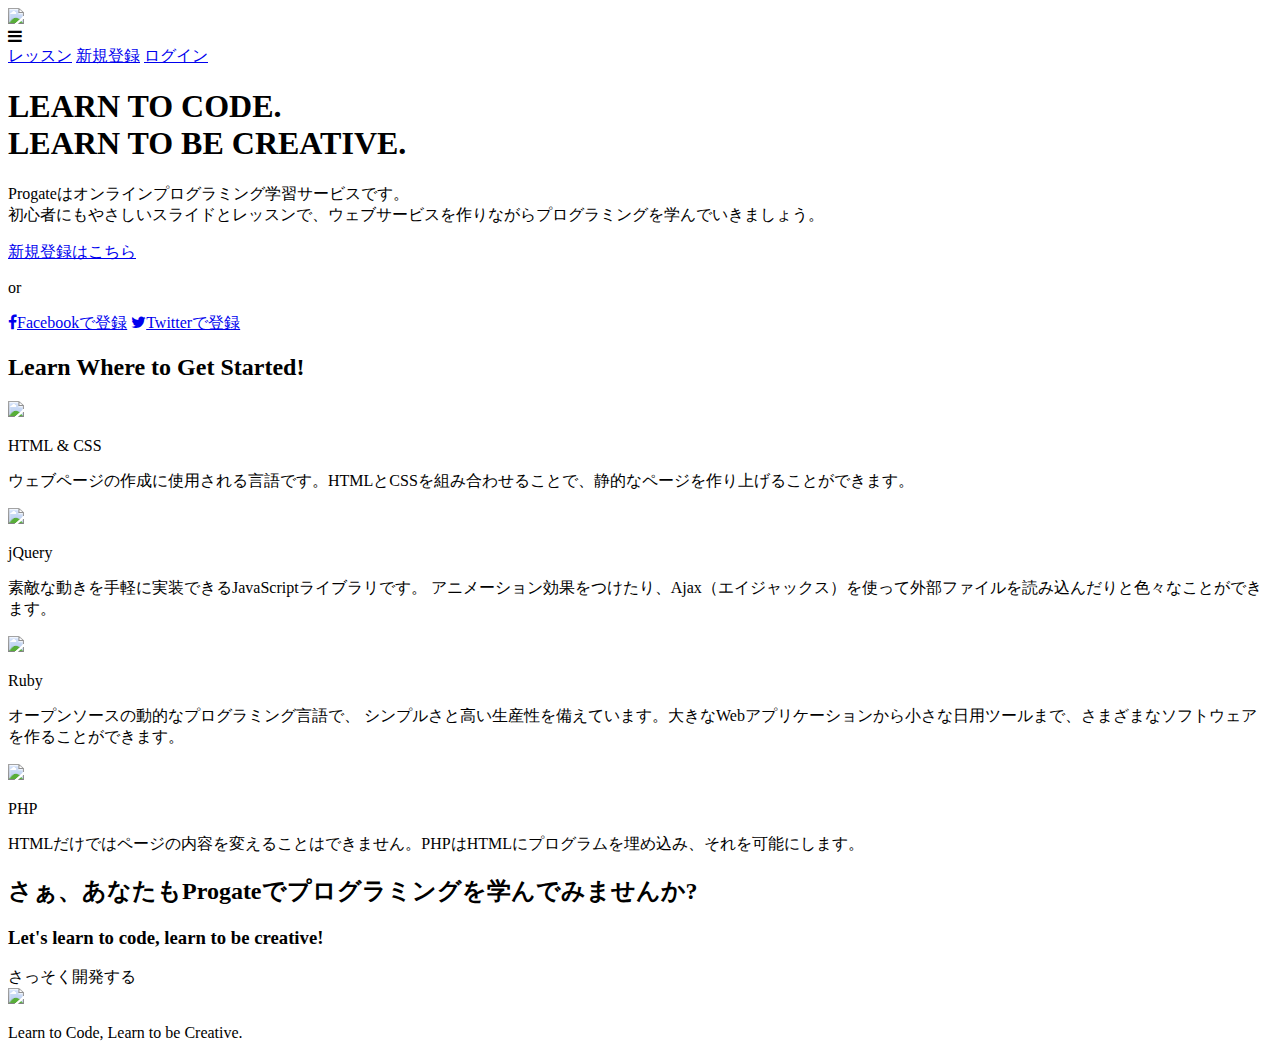
==== index.html @ 6af20039 "Create index.html" ====
<!DOCTYPE html>
<html>
<head>
  <meta charset="utf-8">
  <meta name="viewport" content="width=device-width, initial-scale=1.0">
  <title>Progate</title>
  <link href="https://maxcdn.bootstrapcdn.com/font-awesome/4.7.0/css/font-awesome.min.css" rel="stylesheet" integrity="sha384-wvfXpqpZZVQGK6TAh5PVlGOfQNHSoD2xbE+QkPxCAFlNEevoEH3Sl0sibVcOQVnN" crossorigin="anonymous">
  <link rel="stylesheet" type="text/css" href="stylesheet.css">
</head>
<body>
  <header>
    <div class="container">
      <div class="header-left">
        <img class="logo" src="https://prog-8.com/images/html/advanced/main_logo.png">
      </div>
      <span class="fa fa-bars menu-icon"></span>
      <div class="header-right">
        <a href="#">レッスン</a>
        <a href="#">新規登録</a>
        <a href="#" class="login">ログイン</a>
      </div>
    </div>
  </header>
  <div class="top-wrapper">
    <div class="container">
      <h1>LEARN TO CODE.<br>LEARN TO BE CREATIVE.</h1>
      <p>Progateはオンラインプログラミング学習サービスです。<br>初心者にもやさしいスライドとレッスンで、ウェブサービスを作りながらプログラミングを学んでいきましょう。</p>
      <div class="btn-wrapper">
        <a href="#" class="btn signup">新規登録はこちら</a>
        <p>or</p>
        <a href="#" class="btn facebook"><span class="fa fa-facebook"></span>Facebookで登録</a>
        <a href="#" class="btn twitter"><span class="fa fa-twitter"></span>Twitterで登録</a>
      </div>
    </div>
  </div>
  <div class="lesson-wrapper">
    <div class="container">
      <div class="heading">
        <h2>Learn Where to Get Started!</h2>
      </div>
      <div class="lessons">
        <div class="lesson">
          <div class="lesson-icon">
            <img src="https://prog-8.com/images/html/advanced/html.png">
            <p>HTML & CSS</p>
          </div>
          <p class="text-contents">ウェブページの作成に使用される言語です。HTMLとCSSを組み合わせることで、静的なページを作り上げることができます。</p>
        </div>
        <div class="lesson">
          <div class="lesson-icon">
            <img src="https://prog-8.com/images/html/advanced/jQuery.png">
            <p>jQuery</p>
          </div>
          <p class="text-contents">素敵な動きを手軽に実装できるJavaScriptライブラリです。 アニメーション効果をつけたり、Ajax（エイジャックス）を使って外部ファイルを読み込んだりと色々なことができます。</p>
        </div>
        <div class="lesson">
          <div class="lesson-icon">
            <img src="https://prog-8.com/images/html/advanced/ruby.png">
            <p>Ruby</p>
          </div>
          <p class="text-contents">オープンソースの動的なプログラミング言語で、 シンプルさと高い生産性を備えています。大きなWebアプリケーションから小さな日用ツールまで、さまざまなソフトウェアを作ることができます。</p>
        </div>
        <div class="lesson">
          <div class="lesson-icon">
            <img src="https://prog-8.com/images/html/advanced/php.png">
            <p>PHP</p>
          </div>
          <p class="text-contents">HTMLだけではページの内容を変えることはできません。PHPはHTMLにプログラムを埋め込み、それを可能にします。</p>
        </div>
      </div>
      <div class="clear"></div>
    </div>
  </div>
  <div class="message-wrapper">
    <div class="container">
      <div class="heading">
        <h2>さぁ、あなたもProgateでプログラミングを学んでみませんか?</h2>
        <h3>Let's learn to code, learn to be creative!</h3>
      </div>
      <span class="btn message">さっそく開発する</span>
    </div>
  </div>
  <footer>
    <div class="container">
      <img src="https://prog-8.com/images/html/advanced/footer_logo.png">
      <p>Learn to Code, Learn to be Creative.</p>
    </div>
  </footer>
</body>
</html>
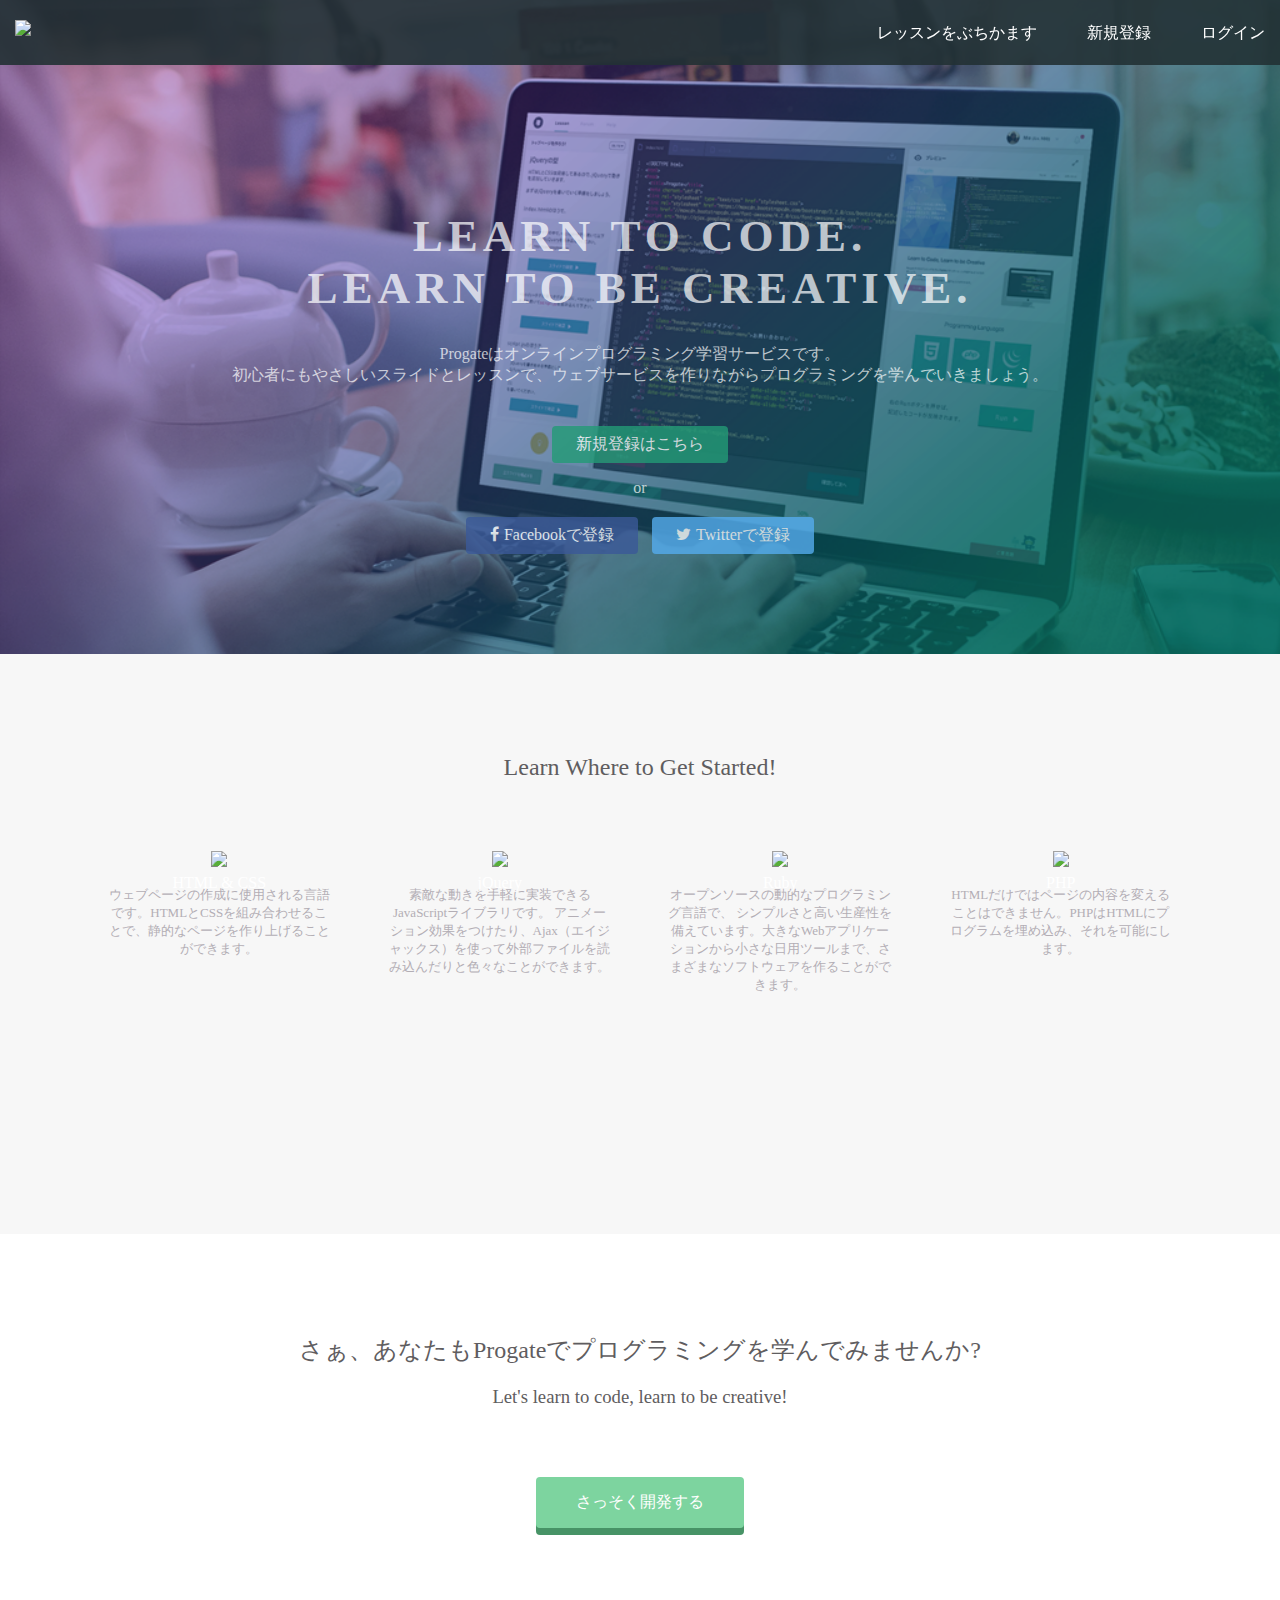
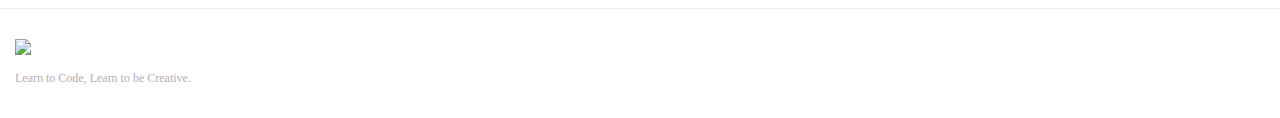
==== commit 3a940519: "Update index.html" ====
--- a/index.html
+++ b/index.html
@@ -15,7 +15,7 @@
       </div>
       <span class="fa fa-bars menu-icon"></span>
       <div class="header-right">
-        <a href="#">レッスン</a>
+        <a href="#">レッスンをぶちかます</a>
         <a href="#">新規登録</a>
         <a href="#" class="login">ログイン</a>
       </div>
--- a/stylesheet.css
+++ b/stylesheet.css
@@ -0,0 +1,271 @@
+* {
+  box-sizing: border-box;
+}
+
+body {
+  margin: 0;
+  font-family: "Hiragino Kaku Gothic ProN";
+}
+
+a {
+  text-decoration: none;
+}
+
+.container {
+  width: 100%;
+  padding: 0 15px;
+  margin: 0 auto;
+}
+
+.top-wrapper {
+  padding: 180px 0 100px 0;
+  background-image: url(top.png);
+  background-size: cover;
+  color: white;
+  text-align: center;
+}
+
+.top-wrapper h1 {
+  opacity: 0.7;
+  font-size: 45px;
+  letter-spacing: 5px;
+}
+
+.top-wrapper p {
+  opacity: 0.7;
+  font-size: 16px;
+  margin-bottom: 40px;
+}
+
+.btn-wrapper {
+  text-align: center;
+}
+
+.btn-wrapper p {
+  margin-bottom: 20px;
+}
+
+.signup {
+  background-color: #239b76;
+}
+
+.facebook {
+  background-color: #3b5998;
+  margin-right: 10px;
+}
+
+.twitter {
+  background-color: #55acee;
+}
+
+.btn {
+  padding: 8px 24px;
+  color: white;
+  display: inline-block;
+  opacity: 0.8;
+  border-radius: 4px;
+  text-align: center;
+}
+
+.btn:hover {
+  opacity: 1;
+}
+
+.fa {
+  margin-right: 5px;
+}
+
+header {
+  height: 65px;
+  width: 100%;
+  background-color: rgba(34,49,52,0.9);
+  position :fixed;
+  top: 0;
+  z-index: 10;
+}
+
+.logo {
+  width: 124px;
+  margin-top: 20px;
+}
+
+.header-left {
+  float: left;
+}
+
+.header-right {
+  float: right;
+  margin-right: -25px;
+}
+
+.header-right a {
+  line-height: 65px;
+  padding: 0 25px;
+  color: white;
+  display: block;
+  float: left;
+  transition: all 0.5s;
+}
+
+.header-right a:hover {
+  background-color: rgba(255,255,255,0.3);
+}
+
+.lesson-wrapper {
+  height: 580px;
+  padding-bottom: 80px;
+  padding-left: 5%;
+  padding-right: 5%;
+  background-color: #f7f7f7;
+  text-align: center;
+}
+
+.heading {
+  padding-top: 80px;
+  padding-bottom: 50px;
+  color: #5f5d60;
+}
+
+.heading h2 {
+  font-weight: normal;
+}
+
+.lesson {
+  float: left;
+  width: 25%;
+}
+
+.lesson-icon {
+  position: relative;
+}
+
+.lesson-icon p {
+  position: absolute;
+  top: 37%;
+  width: 100%;
+  color: white;
+}
+
+.text-contents {
+  width: 80%;
+  display: inline-block;
+  margin-top: 15px;
+  font-size: 13px;
+  color: #b3aeb5;
+}
+
+.heading h3 {
+  font-weight: normal;
+}
+
+.message-wrapper {
+  border-bottom: 1px solid #eee;
+  padding-bottom: 80px;
+  text-align: center;
+}
+
+.message {
+  padding: 15px 40px;
+  background-color: #5dca88;
+  cursor: pointer;
+  box-shadow: 0px 7px #1a7940;
+}
+
+.message:active {
+  position: relative;
+  top: 7px;
+  box-shadow: none;
+}
+
+footer img {
+  width: 125px;
+}
+
+footer p {
+  color: #b3aeb5;
+  font-size: 12px;
+}
+
+footer {
+  padding-top: 30px;
+  padding-bottom: 20px;
+}
+
+.menu-icon {
+  color: white;
+  float: right;
+  font-size: 25px;
+  padding: 21px 0;
+  display: none;
+}
+
+.clear {
+  clear: left;
+}
+
+@media all and (max-width: 1000px) {
+  .lesson {
+    width: 50%;
+    margin-bottom: 50px;
+  }
+
+  .lesson-wrapper {
+    height: 990px;
+  }
+
+  footer {
+    text-align: center;
+  }
+}
+
+@media all and (max-width: 750px) {
+  .top-wrapper h1 {
+    font-size: 32px;
+  }
+
+  .heading h2 {
+    font-size: 20px;
+  }
+}
+
+@media all and (max-width: 670px) {
+  .header-right {
+    display: none;
+  }
+
+  .menu-icon {
+    display: block;
+  }
+
+  .top-wrapper .btn {
+    width: 100%;
+  }
+
+  .twitter {
+    margin-top: 10px;
+  }
+
+  .top-wrapper {
+    text-align: left;
+  }
+
+  .top-wrapper h1 {
+    font-size: 24px;
+  }
+
+  .top-wrapper p {
+    font-size: 14px;
+  }
+
+  .lesson {
+    width: 100%;
+  }
+
+  .lesson-wrapper {
+    height: 1700px;
+  }
+
+  .message-wrapper .btn {
+    width: 100%;
+  }
+}
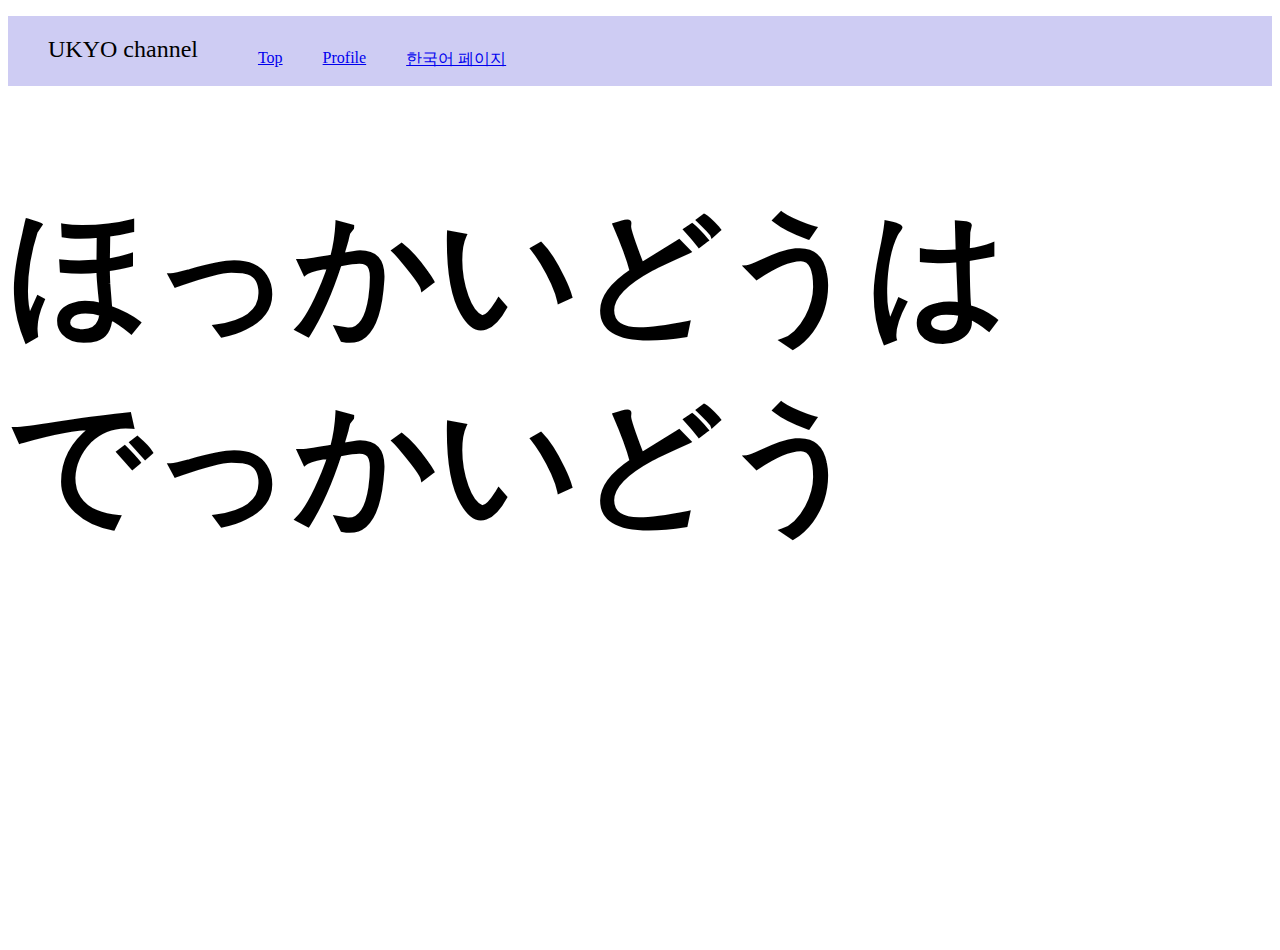
==== commit 148f8e34: "Add files via upload" ====
--- a/index.html
+++ b/index.html
@@ -1,90 +1,33 @@
-<!DOCTYPE html>
-<html>
-<head>
-  <meta charset="utf-8">
-  <meta name="viewport" content="width=device-width, initial-scale=1.0">
-  <title>Progate</title>
-  <link href="https://maxcdn.bootstrapcdn.com/font-awesome/4.7.0/css/font-awesome.min.css" rel="stylesheet" integrity="sha384-wvfXpqpZZVQGK6TAh5PVlGOfQNHSoD2xbE+QkPxCAFlNEevoEH3Sl0sibVcOQVnN" crossorigin="anonymous">
-  <link rel="stylesheet" type="text/css" href="stylesheet.css">
-</head>
-<body>
-  <header>
-    <div class="container">
-      <div class="header-left">
-        <img class="logo" src="https://prog-8.com/images/html/advanced/main_logo.png">
-      </div>
-      <span class="fa fa-bars menu-icon"></span>
-      <div class="header-right">
-        <a href="#">レッスンをぶちかます</a>
-        <a href="#">新規登録</a>
-        <a href="#" class="login">ログイン</a>
-      </div>
-    </div>
-  </header>
-  <div class="top-wrapper">
-    <div class="container">
-      <h1>LEARN TO CODE.<br>LEARN TO BE CREATIVE.</h1>
-      <p>Progateはオンラインプログラミング学習サービスです。<br>初心者にもやさしいスライドとレッスンで、ウェブサービスを作りながらプログラミングを学んでいきましょう。</p>
-      <div class="btn-wrapper">
-        <a href="#" class="btn signup">新規登録はこちら</a>
-        <p>or</p>
-        <a href="#" class="btn facebook"><span class="fa fa-facebook"></span>Facebookで登録</a>
-        <a href="#" class="btn twitter"><span class="fa fa-twitter"></span>Twitterで登録</a>
-      </div>
-    </div>
-  </div>
-  <div class="lesson-wrapper">
-    <div class="container">
-      <div class="heading">
-        <h2>Learn Where to Get Started!</h2>
-      </div>
-      <div class="lessons">
-        <div class="lesson">
-          <div class="lesson-icon">
-            <img src="https://prog-8.com/images/html/advanced/html.png">
-            <p>HTML & CSS</p>
-          </div>
-          <p class="text-contents">ウェブページの作成に使用される言語です。HTMLとCSSを組み合わせることで、静的なページを作り上げることができます。</p>
-        </div>
-        <div class="lesson">
-          <div class="lesson-icon">
-            <img src="https://prog-8.com/images/html/advanced/jQuery.png">
-            <p>jQuery</p>
-          </div>
-          <p class="text-contents">素敵な動きを手軽に実装できるJavaScriptライブラリです。 アニメーション効果をつけたり、Ajax（エイジャックス）を使って外部ファイルを読み込んだりと色々なことができます。</p>
-        </div>
-        <div class="lesson">
-          <div class="lesson-icon">
-            <img src="https://prog-8.com/images/html/advanced/ruby.png">
-            <p>Ruby</p>
-          </div>
-          <p class="text-contents">オープンソースの動的なプログラミング言語で、 シンプルさと高い生産性を備えています。大きなWebアプリケーションから小さな日用ツールまで、さまざまなソフトウェアを作ることができます。</p>
-        </div>
-        <div class="lesson">
-          <div class="lesson-icon">
-            <img src="https://prog-8.com/images/html/advanced/php.png">
-            <p>PHP</p>
-          </div>
-          <p class="text-contents">HTMLだけではページの内容を変えることはできません。PHPはHTMLにプログラムを埋め込み、それを可能にします。</p>
-        </div>
-      </div>
-      <div class="clear"></div>
-    </div>
-  </div>
-  <div class="message-wrapper">
-    <div class="container">
-      <div class="heading">
-        <h2>さぁ、あなたもProgateでプログラミングを学んでみませんか?</h2>
-        <h3>Let's learn to code, learn to be creative!</h3>
-      </div>
-      <span class="btn message">さっそく開発する</span>
-    </div>
-  </div>
-  <footer>
-    <div class="container">
-      <img src="https://prog-8.com/images/html/advanced/footer_logo.png">
-      <p>Learn to Code, Learn to be Creative.</p>
-    </div>
-  </footer>
-</body>
-</html>
+<!DOCTYPE html>
+<html>
+  <head>
+    <meta charset="utf-8">
+    <title>About Ukyo</title>
+    <link rel="stylesheet" href="stylesheet.css">
+  </head>
+  <body>
+    <div class="header">
+      <div class="channel-name">
+        <a>UKYO channel</a>
+      </div>
+      <div class="header-pagelist">
+        <ul>
+          <li><a href="index.html">Top</a></li>
+          <li><a href="profile.html">Profile</a></li>
+          <li><a href="korean-ver.html">한국어 페이지</a></li>
+        </ul>
+      </div>
+    </div>
+
+    <div class="main">
+      <h1>ほっかいどうは<br>でっかいどう</h1>
+      <img src="https://i.pinimg.com/736x/dd/1c/9b/dd1c9b3648e3874483a69e60de74d335.jpg" alt="">
+      
+    </div>
+
+    <div class="footer">
+      
+      
+    </div>
+  </body>
+</html>--- a/stylesheet.css
+++ b/stylesheet.css
@@ -1,271 +1,39 @@
-* {
-  box-sizing: border-box;
-}
-
-body {
-  margin: 0;
-  font-family: "Hiragino Kaku Gothic ProN";
-}
-
-a {
-  text-decoration: none;
-}
-
-.container {
-  width: 100%;
-  padding: 0 15px;
-  margin: 0 auto;
-}
-
-.top-wrapper {
-  padding: 180px 0 100px 0;
-  background-image: url(top.png);
-  background-size: cover;
-  color: white;
-  text-align: center;
-}
-
-.top-wrapper h1 {
-  opacity: 0.7;
-  font-size: 45px;
-  letter-spacing: 5px;
-}
-
-.top-wrapper p {
-  opacity: 0.7;
-  font-size: 16px;
-  margin-bottom: 40px;
-}
-
-.btn-wrapper {
-  text-align: center;
-}
-
-.btn-wrapper p {
-  margin-bottom: 20px;
-}
-
-.signup {
-  background-color: #239b76;
-}
-
-.facebook {
-  background-color: #3b5998;
-  margin-right: 10px;
-}
-
-.twitter {
-  background-color: #55acee;
-}
-
-.btn {
-  padding: 8px 24px;
-  color: white;
-  display: inline-block;
-  opacity: 0.8;
-  border-radius: 4px;
-  text-align: center;
-}
-
-.btn:hover {
-  opacity: 1;
-}
-
-.fa {
-  margin-right: 5px;
-}
-
-header {
-  height: 65px;
-  width: 100%;
-  background-color: rgba(34,49,52,0.9);
-  position :fixed;
-  top: 0;
-  z-index: 10;
-}
-
-.logo {
-  width: 124px;
-  margin-top: 20px;
-}
-
-.header-left {
-  float: left;
-}
-
-.header-right {
-  float: right;
-  margin-right: -25px;
-}
-
-.header-right a {
-  line-height: 65px;
-  padding: 0 25px;
-  color: white;
-  display: block;
-  float: left;
-  transition: all 0.5s;
-}
-
-.header-right a:hover {
-  background-color: rgba(255,255,255,0.3);
-}
-
-.lesson-wrapper {
-  height: 580px;
-  padding-bottom: 80px;
-  padding-left: 5%;
-  padding-right: 5%;
-  background-color: #f7f7f7;
-  text-align: center;
-}
-
-.heading {
-  padding-top: 80px;
-  padding-bottom: 50px;
-  color: #5f5d60;
-}
-
-.heading h2 {
-  font-weight: normal;
-}
-
-.lesson {
-  float: left;
-  width: 25%;
-}
-
-.lesson-icon {
-  position: relative;
-}
-
-.lesson-icon p {
-  position: absolute;
-  top: 37%;
-  width: 100%;
-  color: white;
-}
-
-.text-contents {
-  width: 80%;
-  display: inline-block;
-  margin-top: 15px;
-  font-size: 13px;
-  color: #b3aeb5;
-}
-
-.heading h3 {
-  font-weight: normal;
-}
-
-.message-wrapper {
-  border-bottom: 1px solid #eee;
-  padding-bottom: 80px;
-  text-align: center;
-}
-
-.message {
-  padding: 15px 40px;
-  background-color: #5dca88;
-  cursor: pointer;
-  box-shadow: 0px 7px #1a7940;
-}
-
-.message:active {
-  position: relative;
-  top: 7px;
-  box-shadow: none;
-}
-
-footer img {
-  width: 125px;
-}
-
-footer p {
-  color: #b3aeb5;
-  font-size: 12px;
-}
-
-footer {
-  padding-top: 30px;
-  padding-bottom: 20px;
-}
-
-.menu-icon {
-  color: white;
-  float: right;
-  font-size: 25px;
-  padding: 21px 0;
-  display: none;
-}
-
-.clear {
-  clear: left;
-}
-
-@media all and (max-width: 1000px) {
-  .lesson {
-    width: 50%;
-    margin-bottom: 50px;
-  }
-
-  .lesson-wrapper {
-    height: 990px;
-  }
-
-  footer {
-    text-align: center;
-  }
-}
-
-@media all and (max-width: 750px) {
-  .top-wrapper h1 {
-    font-size: 32px;
-  }
-
-  .heading h2 {
-    font-size: 20px;
-  }
-}
-
-@media all and (max-width: 670px) {
-  .header-right {
-    display: none;
-  }
-
-  .menu-icon {
-    display: block;
-  }
-
-  .top-wrapper .btn {
-    width: 100%;
-  }
-
-  .twitter {
-    margin-top: 10px;
-  }
-
-  .top-wrapper {
-    text-align: left;
-  }
-
-  .top-wrapper h1 {
-    font-size: 24px;
-  }
-
-  .top-wrapper p {
-    font-size: 14px;
-  }
-
-  .lesson {
-    width: 100%;
-  }
-
-  .lesson-wrapper {
-    height: 1700px;
-  }
-
-  .message-wrapper .btn {
-    width: 100%;
-  }
-}
+body {
+  font-family: "Avenir Next";
+   }
+   li {
+   list-style: none;
+   }
+  
+   .header {
+  background-color: #ceccf3;
+    height: 70px;
+   width: auto;
+   }
+    .channel-name {
+   float: left;
+   font-size: 24px;
+  padding: 20px 40px;
+ }
+   
+   .header-pagelist li{
+  float: left;
+  padding: 33px 20px;
+   }
+   /* stylesheet.css */
+  h2 {
+   text-align: left;
+  }
+   .main h1{
+  font-size: 140px; 
+   }
+  
+.footer {
+   height: 270px;
+   }
+
+   table {
+    width: 500px;
+    height: 200px;
+    text-align: left;
+  }